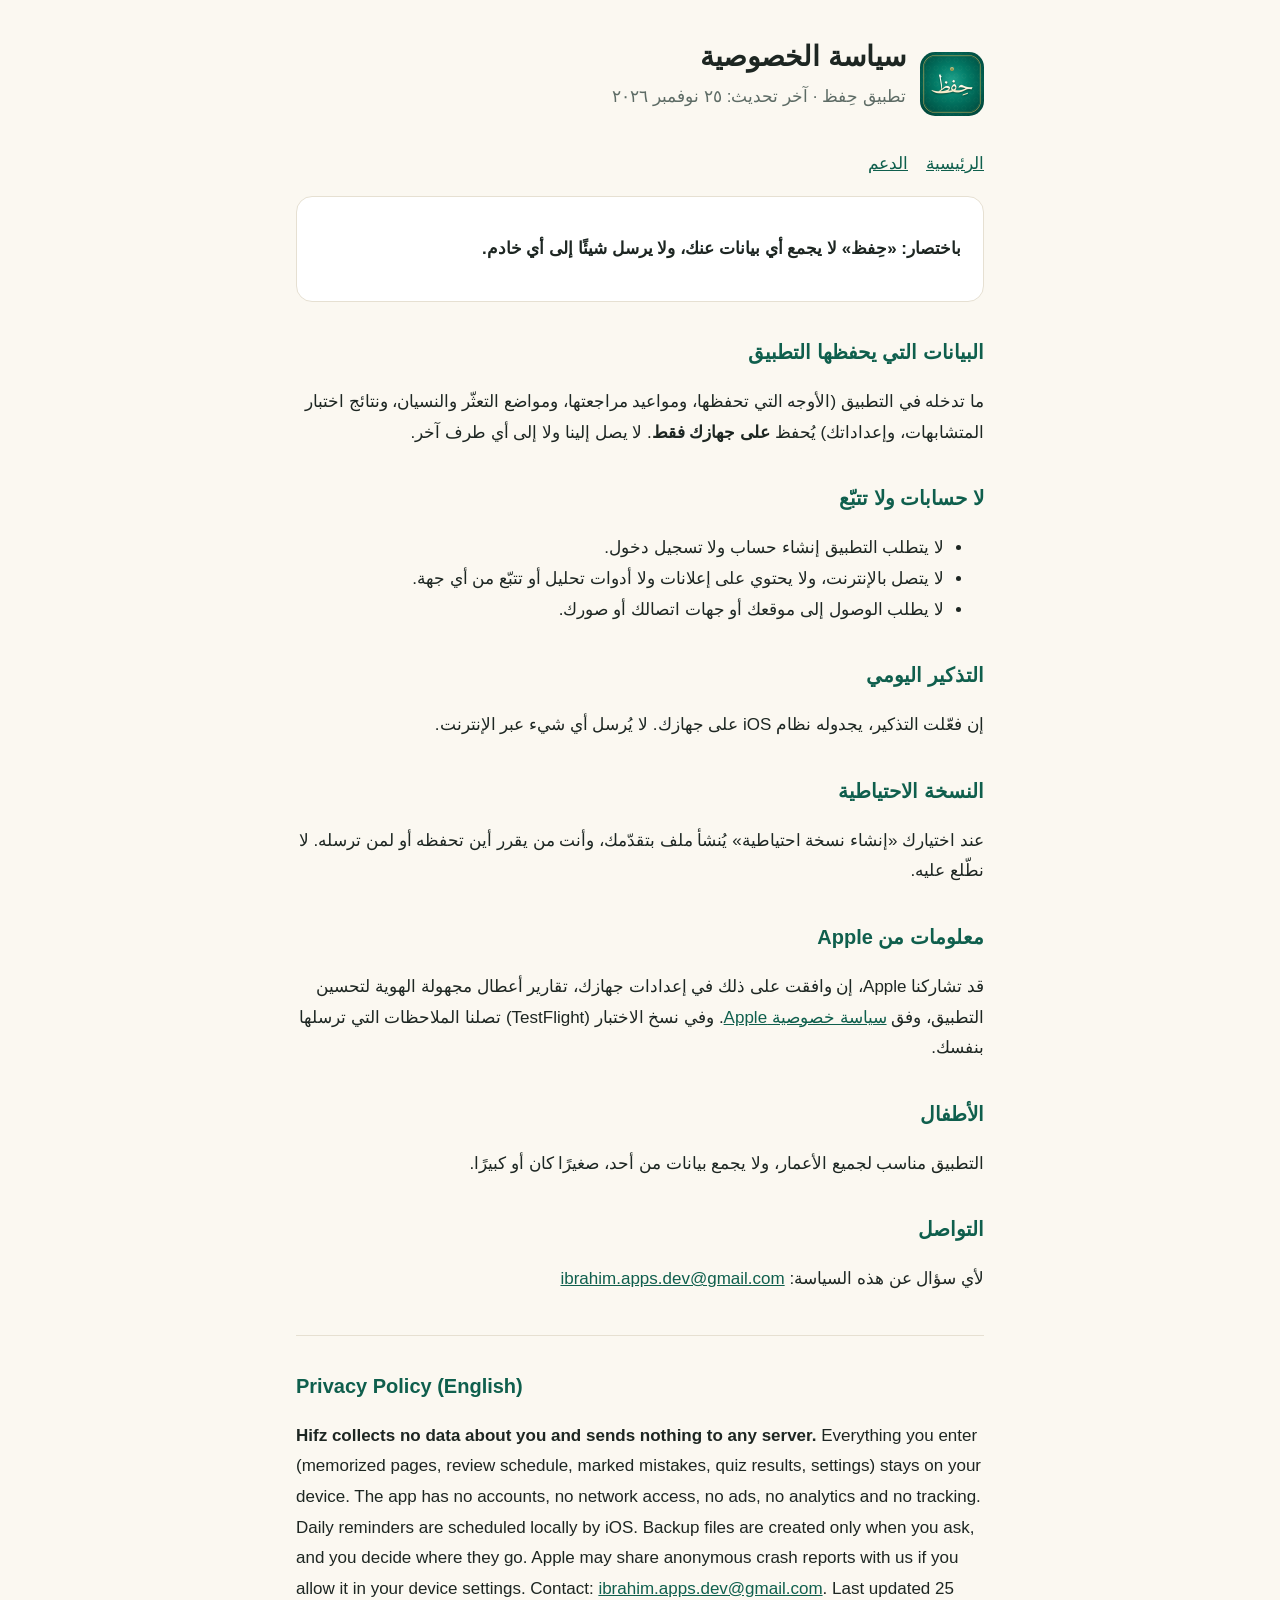
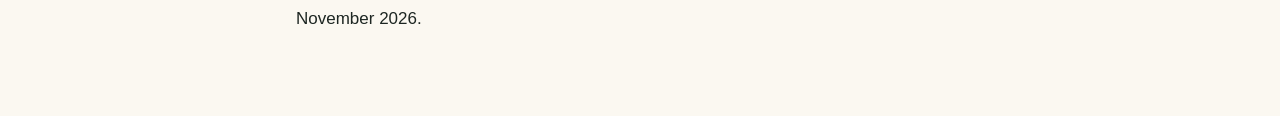
==== privacy.html @ d1f8af7a "Hifz: landing, support and privacy pages" ====
<!doctype html>
<html lang="ar" dir="rtl">
<head>
<meta charset="utf-8">
<meta name="viewport" content="width=device-width, initial-scale=1">
<title>سياسة الخصوصية — حِفظ</title>
<link rel="stylesheet" href="style.css">
</head>
<body>
<main>
  <header>
    <img src="icon.png" alt="">
    <div><h1>سياسة الخصوصية</h1><p class="sub">تطبيق حِفظ · آخر تحديث: ٢٥ نوفمبر ٢٠٢٦</p></div>
  </header>
  <nav><a href="index.html">الرئيسية</a><a href="support.html">الدعم</a></nav>

  <div class="card">
    <p><b>باختصار: «حِفظ» لا يجمع أي بيانات عنك، ولا يرسل شيئًا إلى أي خادم.</b></p>
  </div>

  <h2>البيانات التي يحفظها التطبيق</h2>
  <p>ما تدخله في التطبيق (الأوجه التي تحفظها، ومواعيد مراجعتها، ومواضع التعثّر والنسيان، ونتائج اختبار المتشابهات، وإعداداتك) يُحفظ <b>على جهازك فقط</b>. لا يصل إلينا ولا إلى أي طرف آخر.</p>

  <h2>لا حسابات ولا تتبّع</h2>
  <ul>
    <li>لا يتطلب التطبيق إنشاء حساب ولا تسجيل دخول.</li>
    <li>لا يتصل بالإنترنت، ولا يحتوي على إعلانات ولا أدوات تحليل أو تتبّع من أي جهة.</li>
    <li>لا يطلب الوصول إلى موقعك أو جهات اتصالك أو صورك.</li>
  </ul>

  <h2>التذكير اليومي</h2>
  <p>إن فعّلت التذكير، يجدوله نظام iOS على جهازك. لا يُرسل أي شيء عبر الإنترنت.</p>

  <h2>النسخة الاحتياطية</h2>
  <p>عند اختيارك «إنشاء نسخة احتياطية» يُنشأ ملف بتقدّمك، وأنت من يقرر أين تحفظه أو لمن ترسله. لا نطّلع عليه.</p>

  <h2>معلومات من Apple</h2>
  <p>قد تشاركنا Apple، إن وافقت على ذلك في إعدادات جهازك، تقارير أعطال مجهولة الهوية لتحسين التطبيق، وفق <a href="https://www.apple.com/legal/privacy/">سياسة خصوصية Apple</a>. وفي نسخ الاختبار (TestFlight) تصلنا الملاحظات التي ترسلها بنفسك.</p>

  <h2>الأطفال</h2>
  <p>التطبيق مناسب لجميع الأعمار، ولا يجمع بيانات من أحد، صغيرًا كان أو كبيرًا.</p>

  <h2>التواصل</h2>
  <p>لأي سؤال عن هذه السياسة: <a href="mailto:ibrahim.apps.dev@gmail.com">ibrahim.apps.dev@gmail.com</a></p>

  <hr style="border:0;border-top:1px solid var(--line);margin:40px 0 24px">

  <div class="en">
    <h2>Privacy Policy (English)</h2>
    <p><b>Hifz collects no data about you and sends nothing to any server.</b> Everything you enter (memorized pages, review schedule, marked mistakes, quiz results, settings) stays on your device. The app has no accounts, no network access, no ads, no analytics and no tracking. Daily reminders are scheduled locally by iOS. Backup files are created only when you ask, and you decide where they go. Apple may share anonymous crash reports with us if you allow it in your device settings. Contact: <a href="mailto:ibrahim.apps.dev@gmail.com">ibrahim.apps.dev@gmail.com</a>. Last updated 25 November 2026.</p>
  </div>
</main>
</body>
</html>
---- style.css ----
:root {
  --bg: #fbf8f1; --card: #ffffff; --ink: #1d2622; --muted: #5d6b65;
  --brand: #0f5f4d; --gold: #b8892f; --line: #e6e0d2;
}
@media (prefers-color-scheme: dark) {
  :root { --bg: #0d1513; --card: #15201d; --ink: #eef2ef; --muted: #a8b6b0;
          --brand: #4fb39a; --gold: #d9ae4c; --line: #26332f; }
}
* { box-sizing: border-box; }
body { margin: 0; background: var(--bg); color: var(--ink);
       font: 17px/1.8 "Geeza Pro", "Noto Naskh Arabic", "Segoe UI", Tahoma, sans-serif; }
main { max-width: 720px; margin: 0 auto; padding: 32px 16px 64px; }
header { display: flex; align-items: center; gap: 14px; margin-bottom: 8px; }
header img { width: 64px; height: 64px; border-radius: 15px; }
h1 { font-size: 28px; margin: 0; }
h2 { font-size: 20px; margin: 32px 0 8px; color: var(--brand); }
p, li { color: var(--ink); }
.sub { color: var(--muted); margin: 0 0 24px; }
.card { background: var(--card); border: 1px solid var(--line); border-radius: 16px; padding: 20px 22px; margin: 16px 0; }
a { color: var(--brand); }
nav { display: flex; gap: 18px; flex-wrap: wrap; margin: 12px 0 8px; }
footer { margin-top: 48px; color: var(--muted); font-size: 14px; border-top: 1px solid var(--line); padding-top: 16px; }
.en { direction: ltr; text-align: left; }
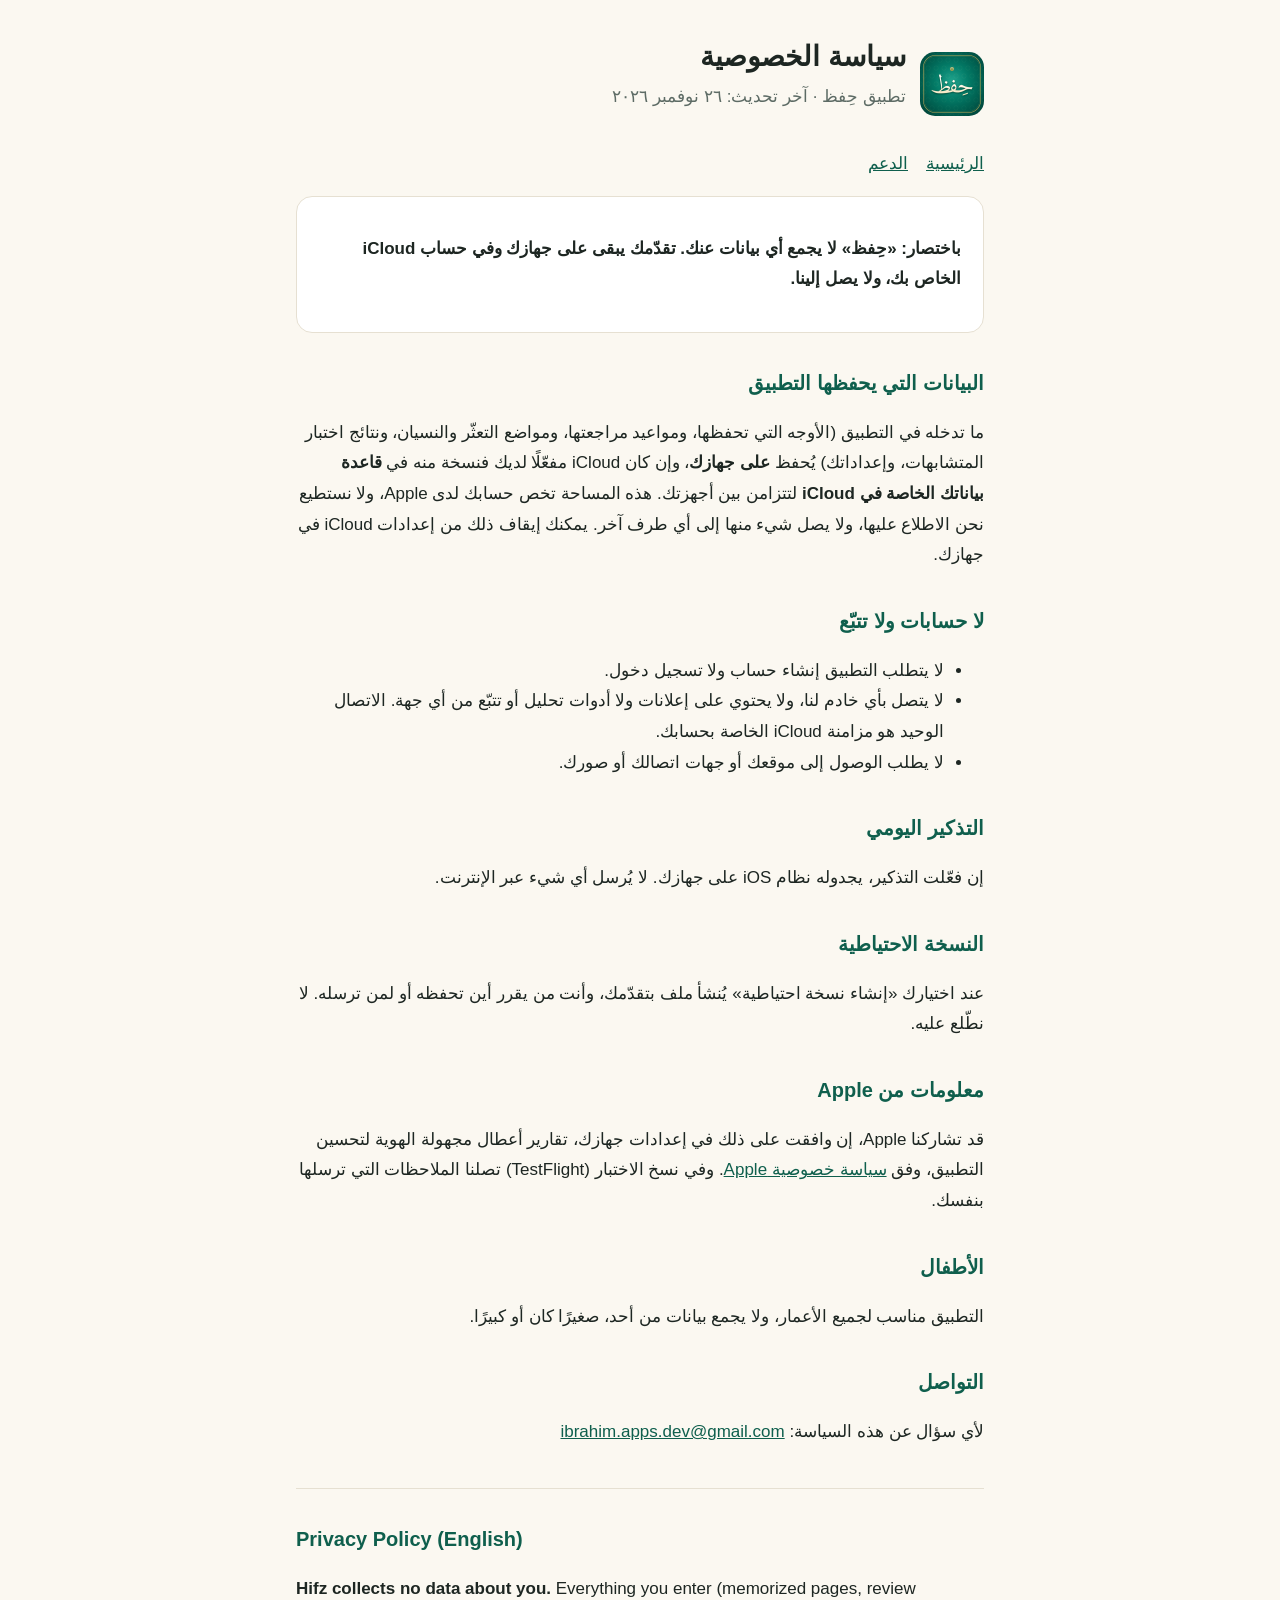
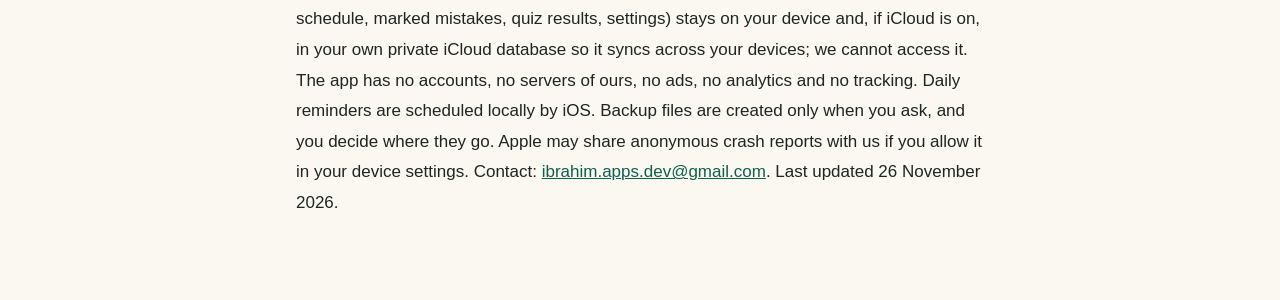
==== commit d7183a68: "Hifz: mention iCloud sync in privacy and support pages" ====
--- a/privacy.html
+++ b/privacy.html
@@ -10,21 +10,21 @@
 <main>
   <header>
     <img src="icon.png" alt="">
-    <div><h1>سياسة الخصوصية</h1><p class="sub">تطبيق حِفظ · آخر تحديث: ٢٥ نوفمبر ٢٠٢٦</p></div>
+    <div><h1>سياسة الخصوصية</h1><p class="sub">تطبيق حِفظ · آخر تحديث: ٢٦ نوفمبر ٢٠٢٦</p></div>
   </header>
   <nav><a href="index.html">الرئيسية</a><a href="support.html">الدعم</a></nav>
 
   <div class="card">
-    <p><b>باختصار: «حِفظ» لا يجمع أي بيانات عنك، ولا يرسل شيئًا إلى أي خادم.</b></p>
+    <p><b>باختصار: «حِفظ» لا يجمع أي بيانات عنك. تقدّمك يبقى على جهازك وفي حساب iCloud الخاص بك، ولا يصل إلينا.</b></p>
   </div>
 
   <h2>البيانات التي يحفظها التطبيق</h2>
-  <p>ما تدخله في التطبيق (الأوجه التي تحفظها، ومواعيد مراجعتها، ومواضع التعثّر والنسيان، ونتائج اختبار المتشابهات، وإعداداتك) يُحفظ <b>على جهازك فقط</b>. لا يصل إلينا ولا إلى أي طرف آخر.</p>
+  <p>ما تدخله في التطبيق (الأوجه التي تحفظها، ومواعيد مراجعتها، ومواضع التعثّر والنسيان، ونتائج اختبار المتشابهات، وإعداداتك) يُحفظ <b>على جهازك</b>، وإن كان iCloud مفعّلًا لديك فنسخة منه في <b>قاعدة بياناتك الخاصة في iCloud</b> لتتزامن بين أجهزتك. هذه المساحة تخص حسابك لدى Apple، ولا نستطيع نحن الاطلاع عليها، ولا يصل شيء منها إلى أي طرف آخر. يمكنك إيقاف ذلك من إعدادات iCloud في جهازك.</p>
 
   <h2>لا حسابات ولا تتبّع</h2>
   <ul>
     <li>لا يتطلب التطبيق إنشاء حساب ولا تسجيل دخول.</li>
-    <li>لا يتصل بالإنترنت، ولا يحتوي على إعلانات ولا أدوات تحليل أو تتبّع من أي جهة.</li>
+    <li>لا يتصل بأي خادم لنا، ولا يحتوي على إعلانات ولا أدوات تحليل أو تتبّع من أي جهة. الاتصال الوحيد هو مزامنة iCloud الخاصة بحسابك.</li>
     <li>لا يطلب الوصول إلى موقعك أو جهات اتصالك أو صورك.</li>
   </ul>
 
@@ -47,7 +47,7 @@
 
   <div class="en">
     <h2>Privacy Policy (English)</h2>
-    <p><b>Hifz collects no data about you and sends nothing to any server.</b> Everything you enter (memorized pages, review schedule, marked mistakes, quiz results, settings) stays on your device. The app has no accounts, no network access, no ads, no analytics and no tracking. Daily reminders are scheduled locally by iOS. Backup files are created only when you ask, and you decide where they go. Apple may share anonymous crash reports with us if you allow it in your device settings. Contact: <a href="mailto:ibrahim.apps.dev@gmail.com">ibrahim.apps.dev@gmail.com</a>. Last updated 25 November 2026.</p>
+    <p><b>Hifz collects no data about you.</b> Everything you enter (memorized pages, review schedule, marked mistakes, quiz results, settings) stays on your device and, if iCloud is on, in your own private iCloud database so it syncs across your devices; we cannot access it. The app has no accounts, no servers of ours, no ads, no analytics and no tracking. Daily reminders are scheduled locally by iOS. Backup files are created only when you ask, and you decide where they go. Apple may share anonymous crash reports with us if you allow it in your device settings. Contact: <a href="mailto:ibrahim.apps.dev@gmail.com">ibrahim.apps.dev@gmail.com</a>. Last updated 26 November 2026.</p>
   </div>
 </main>
 </body>
